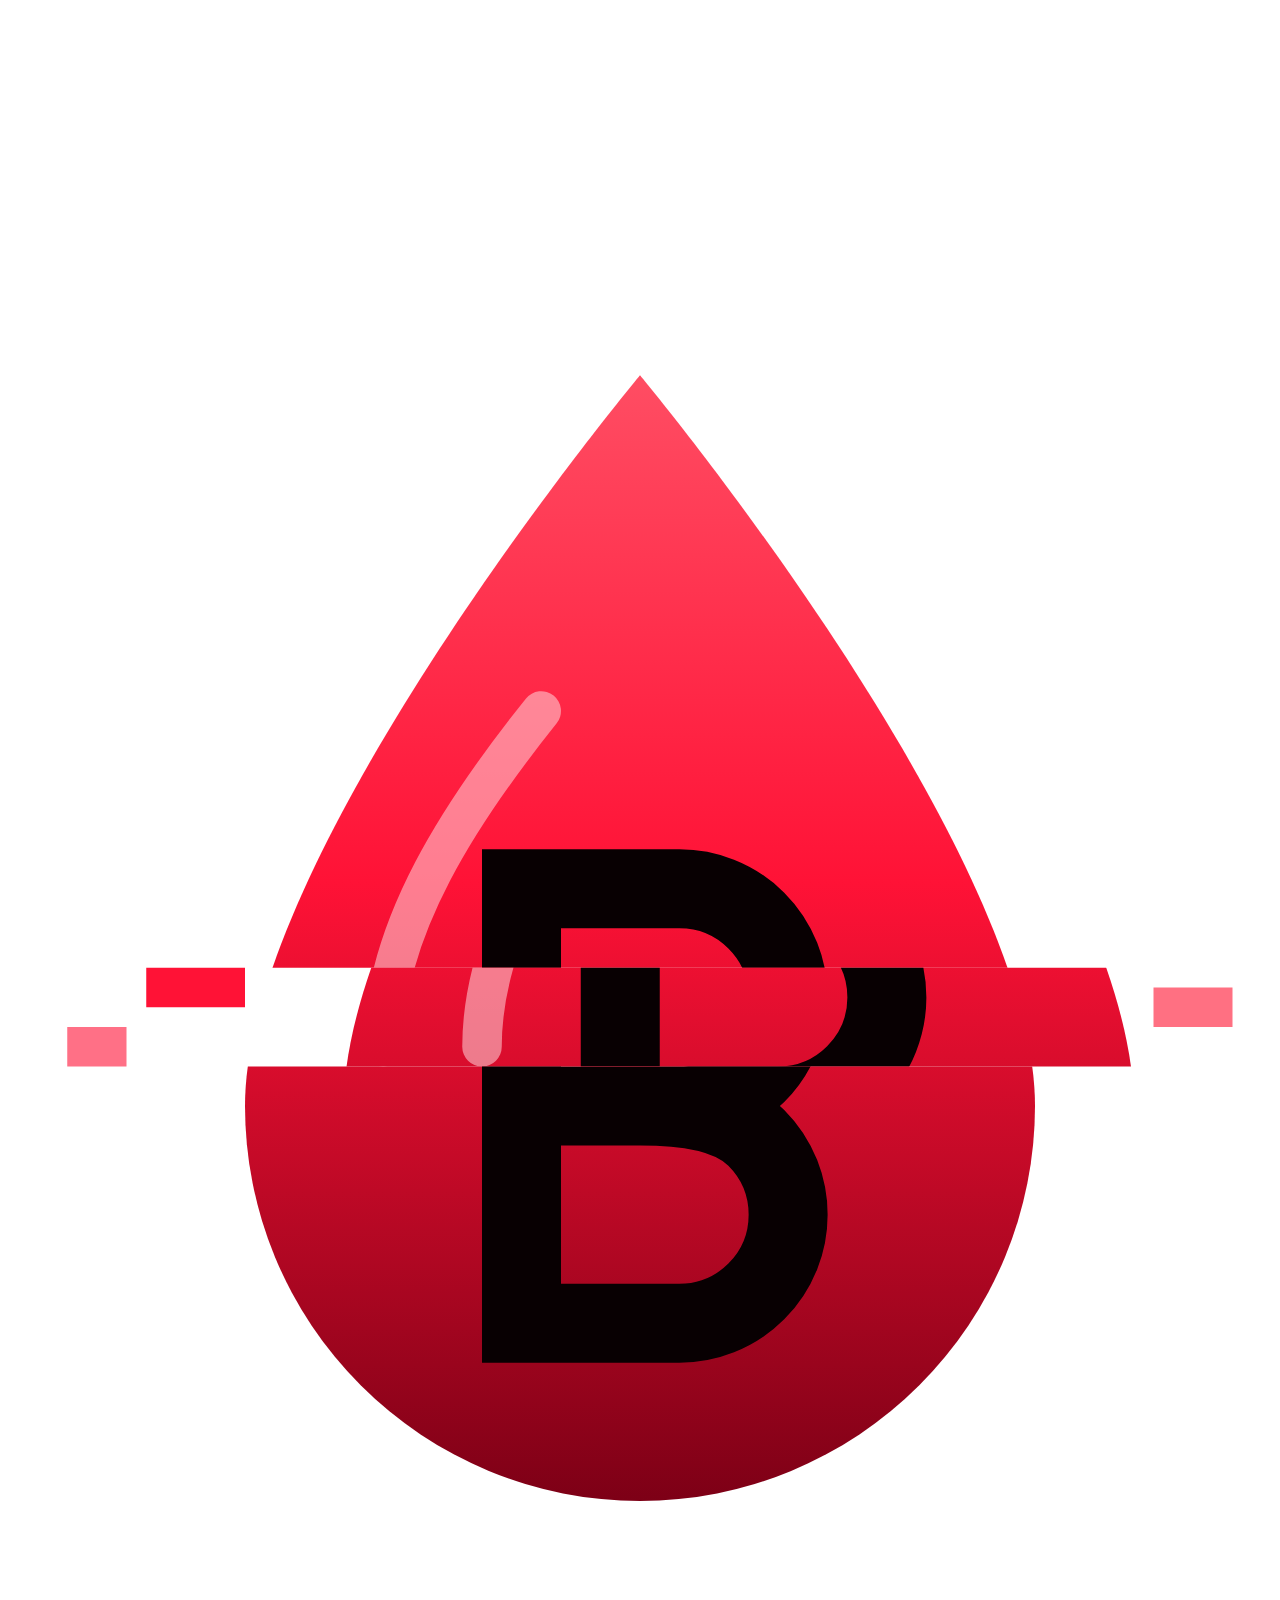
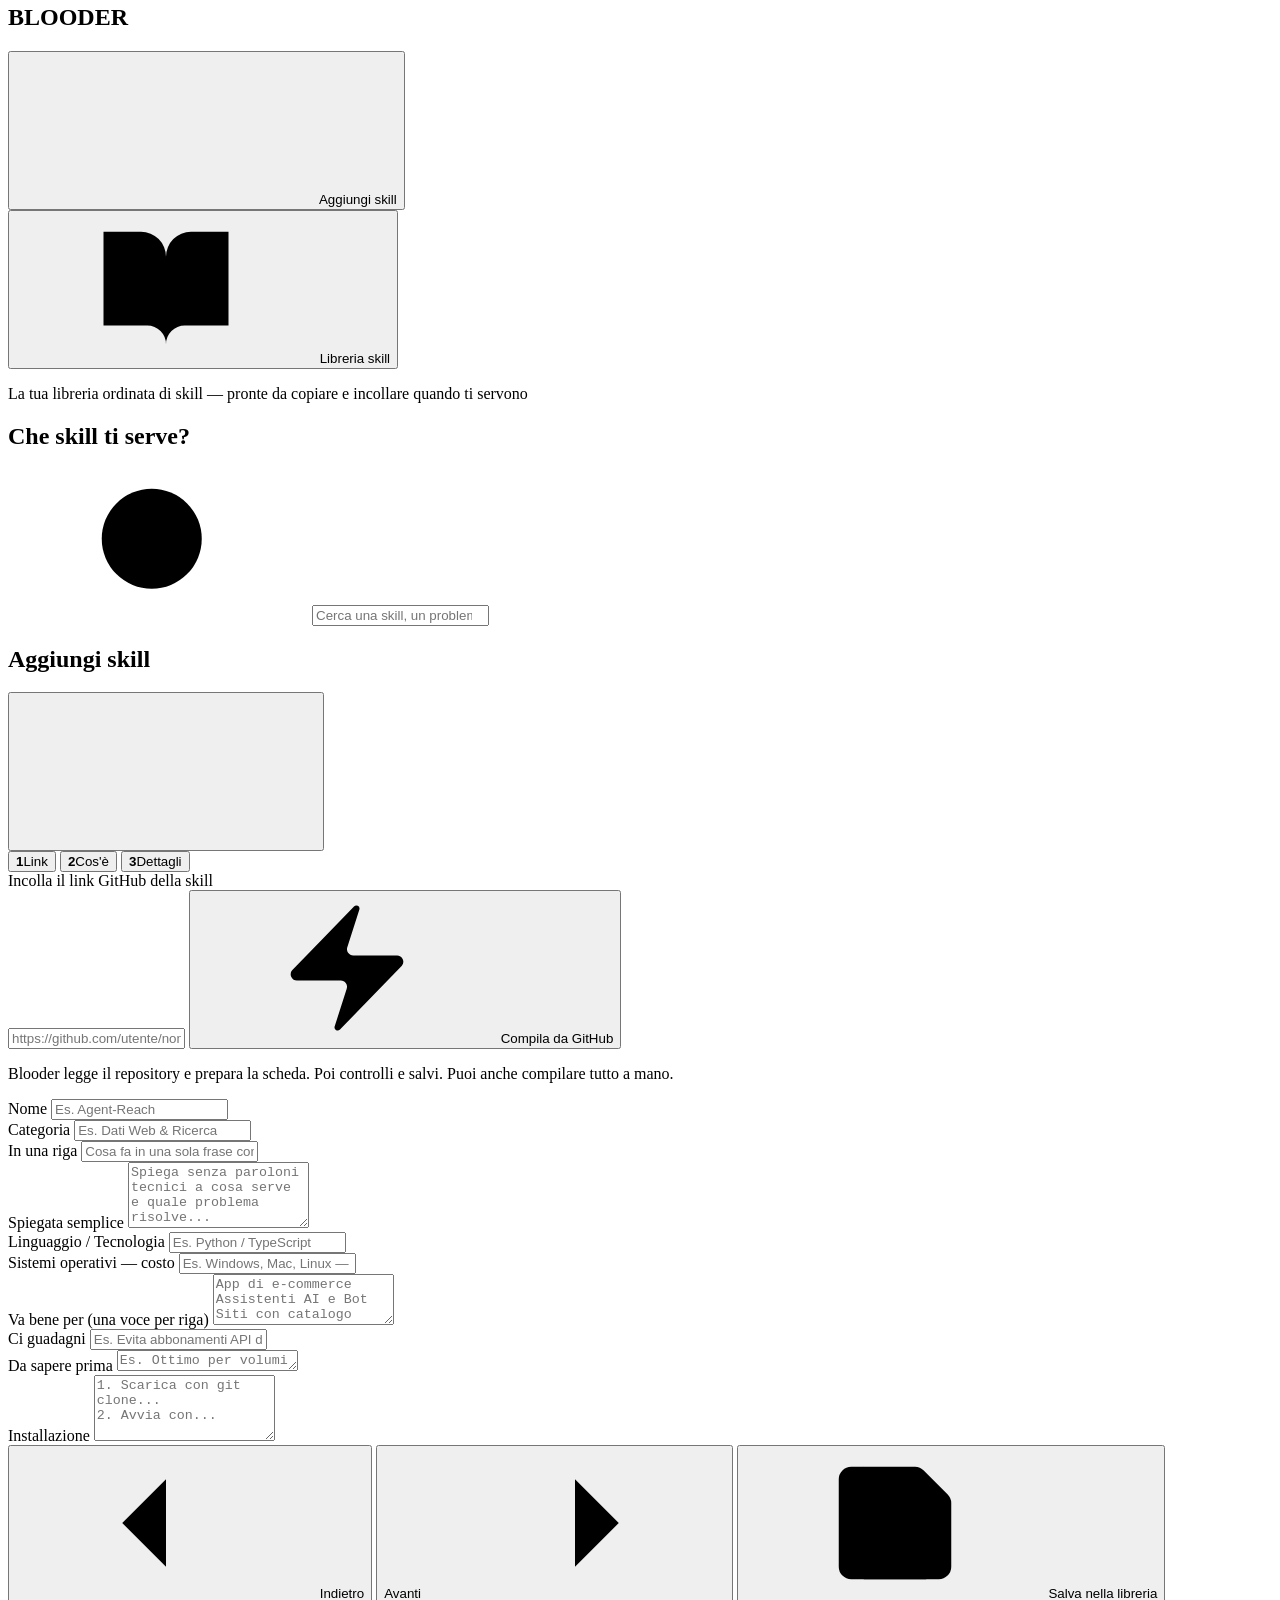
==== static/index.html @ 196a32a5 "Salvataggio Blooder v1 - Libreria Skill Red Matrix" ====
<!DOCTYPE html>
<html lang="it">
<head>
  <meta charset="UTF-8" />
  <meta name="viewport" content="width=device-width, initial-scale=1.0" />
  <title>Blooder — Libreria Aperta Skill</title>
  <link rel="icon" type="image/svg+xml" href="/logo.svg" />
  <link rel="stylesheet" href="/styles.css" />
</head>
<body>
  <canvas id="bg-rain" aria-hidden="true"></canvas>
  <div class="bg-veil" aria-hidden="true"></div>

  <!-- Icone (un solo set, a linea) -->
  <svg class="svg-defs" xmlns="http://www.w3.org/2000/svg" aria-hidden="true">
    <symbol id="i-library" viewBox="0 0 24 24"><path d="M2 3h6a4 4 0 0 1 4 4v14a3 3 0 0 0-3-3H2z"/><path d="M22 3h-6a4 4 0 0 0-4 4v14a3 3 0 0 1 3-3h7z"/></symbol>
    <symbol id="i-folder" viewBox="0 0 24 24"><path d="M20 20a2 2 0 0 0 2-2V8a2 2 0 0 0-2-2h-7.9a2 2 0 0 1-1.69-.9L9.6 3.9A2 2 0 0 0 7.93 3H4a2 2 0 0 0-2 2v13a2 2 0 0 0 2 2Z"/><path d="m9 13 2 2 4-4"/></symbol>
    <symbol id="i-plug" viewBox="0 0 24 24"><path d="M12 22v-5"/><path d="M9 8V2"/><path d="M15 8V2"/><path d="M18 8v5a4 4 0 0 1-4 4h-4a4 4 0 0 1-4-4V8Z"/></symbol>
    <symbol id="i-plus" viewBox="0 0 24 24"><path d="M5 12h14"/><path d="M12 5v14"/></symbol>
    <symbol id="i-search" viewBox="0 0 24 24"><circle cx="11" cy="11" r="8"/><path d="m21 21-4.3-4.3"/></symbol>
    <symbol id="i-copy" viewBox="0 0 24 24"><rect x="8" y="8" width="14" height="14" rx="2"/><path d="M4 16c-1.1 0-2-.9-2-2V4c0-1.1.9-2 2-2h10c1.1 0 2 .9 2 2"/></symbol>
    <symbol id="i-pencil" viewBox="0 0 24 24"><path d="M21.174 6.812a1 1 0 0 0-3.986-3.987L3.842 16.174a2 2 0 0 0-.5.83l-1.321 4.352a.5.5 0 0 0 .623.622l4.353-1.32a2 2 0 0 0 .83-.497z"/><path d="m15 5 4 4"/></symbol>
    <symbol id="i-x" viewBox="0 0 24 24"><path d="M18 6 6 18"/><path d="m6 6 12 12"/></symbol>
    <symbol id="i-external" viewBox="0 0 24 24"><path d="M7 7h10v10"/><path d="M7 17 17 7"/></symbol>
    <symbol id="i-trash" viewBox="0 0 24 24"><path d="M3 6h18"/><path d="M19 6v14a2 2 0 0 1-2 2H7a2 2 0 0 1-2-2V6"/><path d="M8 6V4a2 2 0 0 1 2-2h4a2 2 0 0 1 2 2v2"/></symbol>
    <symbol id="i-zap" viewBox="0 0 24 24"><path d="M4 14a1 1 0 0 1-.78-1.63l9.9-10.2a.5.5 0 0 1 .86.46l-1.92 6.02A1 1 0 0 0 13 10h7a1 1 0 0 1 .78 1.63l-9.9 10.2a.5.5 0 0 1-.86-.46l1.92-6.02A1 1 0 0 0 11 14z"/></symbol>
    <symbol id="i-save" viewBox="0 0 24 24"><path d="M15.2 3a2 2 0 0 1 1.4.6l3.8 3.8a2 2 0 0 1 .6 1.4V19a2 2 0 0 1-2 2H5a2 2 0 0 1-2-2V5a2 2 0 0 1 2-2z"/><path d="M17 21v-7a1 1 0 0 0-1-1H8a1 1 0 0 0-1 1v7"/><path d="M7 3v4a1 1 0 0 0 1 1h7"/></symbol>
    <symbol id="i-code" viewBox="0 0 24 24"><path d="m16 18 6-6-6-6"/><path d="m8 6-6 6 6 6"/></symbol>
    <symbol id="i-tag" viewBox="0 0 24 24"><path d="M12.586 2.586A2 2 0 0 0 11.172 2H4a2 2 0 0 0-2 2v7.172a2 2 0 0 0 .586 1.414l8.704 8.704a2.426 2.426 0 0 0 3.42 0l6.58-6.58a2.426 2.426 0 0 0 0-3.42z"/><circle cx="7.5" cy="7.5" r=".5"/></symbol>
    <symbol id="i-coin" viewBox="0 0 24 24"><circle cx="12" cy="12" r="10"/><path d="M16 8h-6a2 2 0 1 0 0 4h4a2 2 0 1 1 0 4H8"/><path d="M12 18V6"/></symbol>
    <symbol id="i-scale" viewBox="0 0 24 24"><path d="m16 16 3-8 3 8c-.87.65-1.92 1-3 1s-2.13-.35-3-1Z"/><path d="m2 16 3-8 3 8c-.87.65-1.92 1-3 1s-2.13-.35-3-1Z"/><path d="M7 21h10"/><path d="M12 3v18"/><path d="M3 7h2c2 0 5-1 7-2 2 1 5 2 7 2h2"/></symbol>
    <symbol id="i-wrench" viewBox="0 0 24 24"><path d="M14.7 6.3a1 1 0 0 0 0 1.4l1.6 1.6a1 1 0 0 0 1.4 0l3.77-3.77a6 6 0 0 1-7.94 7.94l-6.91 6.91a2.12 2.12 0 0 1-3-3l6.91-6.91a6 6 0 0 1 7.94-7.94l-3.76 3.76z"/></symbol>
    <symbol id="i-message" viewBox="0 0 24 24"><path d="M21 15a2 2 0 0 1-2 2H7l-4 4V5a2 2 0 0 1 2-2h14a2 2 0 0 1 2 2z"/></symbol>
    <symbol id="i-check" viewBox="0 0 24 24"><path d="M20 6 9 17l-5-5"/></symbol>
    <symbol id="i-skip" viewBox="0 0 24 24"><path d="m5 4 10 8-10 8z"/><path d="M19 5v14"/></symbol>
    <symbol id="i-chevron" viewBox="0 0 24 24"><path d="m6 9 6 6 6-6"/></symbol>
    <symbol id="i-arrow-right" viewBox="0 0 24 24"><path d="M5 12h14"/><path d="m12 5 7 7-7 7"/></symbol>
    <symbol id="i-arrow-left" viewBox="0 0 24 24"><path d="M19 12H5"/><path d="m12 19-7-7 7-7"/></symbol>
    <symbol id="i-undo" viewBox="0 0 24 24"><path d="M3 7v6h6"/><path d="M21 17a9 9 0 0 0-9-9 9 9 0 0 0-6 2.3L3 13"/></symbol>
  </svg>

  <div class="app">
    <!-- Barra laterale -->
    <aside class="sidebar">
      <div class="brand">
        <div class="brand-mark"><svg xmlns="http://www.w3.org/2000/svg" viewBox="0 0 64 64" aria-hidden="true">
  <defs>
    <linearGradient id="blood" x1="0" y1="0" x2="0" y2="1">
      <stop offset="0" stop-color="#ff4d63"/>
      <stop offset="0.45" stop-color="#ff1236"/>
      <stop offset="1" stop-color="#7d0016"/>
    </linearGradient>
    <g id="drop">
      <path d="M32 3 C32 3 12 27 12 40 A20 20 0 0 0 52 40 C52 27 32 3 32 3 Z" fill="url(#blood)"/>
      <path d="M26 29 V51 M26 29 H34 a5.5 5.5 0 0 1 0 11 H26 M34 40 a5.5 5.5 0 0 1 0 11 H26"
            fill="none" stroke="#080002" stroke-width="4" stroke-linejoin="miter" stroke-linecap="square"/>
      <path d="M19 37 C19 31 23 25 27 20" fill="none" stroke="#ffd5da" stroke-opacity="0.55" stroke-width="2" stroke-linecap="round"/>
    </g>
    <clipPath id="cTop"><rect x="0" y="0" width="64" height="33"/></clipPath>
    <clipPath id="cMid"><rect x="0" y="33" width="64" height="5"/></clipPath>
    <clipPath id="cBot"><rect x="0" y="38" width="64" height="26"/></clipPath>
  </defs>
  <g clip-path="url(#cTop)"><use href="#drop"/></g>
  <g clip-path="url(#cMid)"><g class="slice"><use href="#drop" x="5"/></g></g>
  <g clip-path="url(#cBot)"><use href="#drop"/></g>
  <rect x="7" y="33" width="5" height="2" fill="#ff1236"/>
  <rect x="3" y="36" width="3" height="2" fill="#ff1236" opacity="0.6"/>
  <rect x="58" y="34" width="4" height="2" fill="#ff4d63" opacity="0.8"/>
</svg></div>
        <h1 class="glitch" data-text="BLOODER" aria-label="Blooder">BLOODER</h1>
      </div>
      <div class="brand-line" aria-hidden="true"><div class="drips"><i></i><i></i></div></div>

      <button class="btn btn-primary btn-new" onclick="openAddModal()">
        <svg class="ico"><use href="#i-plus"/></svg> Aggiungi skill
      </button>

      <nav class="tabs" aria-label="Sezioni">
        <button class="tab-btn active" id="tab-library" type="button">
          <svg class="ico"><use href="#i-library"/></svg> Libreria skill
        </button>
      </nav>

      <p class="sidebar-foot">La tua libreria ordinata di skill — pronte da copiare e incollare quando ti servono</p>
    </aside>

    <main class="container">
      <!-- LIBRARY -->
      <section id="view-library">
        <div class="hero">
          <h2>Che skill ti serve?</h2>
          <div class="toolbar">
            <label class="search-wrap">
              <svg class="ico"><use href="#i-search"/></svg>
              <input
                type="search"
                id="search-input"
                class="search-input"
                placeholder="Cerca una skill, un problema o un tipo di app (es. iPhone, scraping, sicurezza, API...)"
                aria-label="Cerca nella libreria"
                oninput="renderLibrary()"
              />
            </label>
            <div class="pills" id="category-pills"></div>
          </div>
        </div>

        <div id="skills-grid" class="skills-grid"></div>
      </section>
    </main>
  </div>

  <!-- MODAL DETTAGLIO SKILL -->
  <div class="modal-backdrop" id="detail-modal" onclick="closeOnBackdrop(event, 'detail-modal')">
    <div class="modal" id="detail-content"></div>
  </div>

  <!-- MODAL AGGIUNGI / MODIFICA SKILL -->
  <div class="modal-backdrop" id="add-modal" onclick="closeOnBackdrop(event, 'add-modal')">
    <div class="modal">
      <div class="modal-header">
        <h2 id="form-modal-title">Aggiungi skill</h2>
        <button class="btn btn-icon" onclick="closeModal('add-modal')" aria-label="Chiudi" title="Chiudi">
          <svg class="ico"><use href="#i-x"/></svg>
        </button>
      </div>

      <div class="steps" data-steps id="add-steps">
        <div class="steps-nav">
          <button class="step-tab" type="button" data-go="0"><b>1</b><span>Link</span></button>
          <button class="step-tab" type="button" data-go="1"><b>2</b><span>Cos'è</span></button>
          <button class="step-tab" type="button" data-go="2"><b>3</b><span>Dettagli</span></button>
        </div>

        <!-- Passo 1 -->
        <div class="step-panel">
          <div class="panel">
            <div class="field field-flush">
              <label for="f-repo">Incolla il link GitHub della skill</label>
              <div class="github-row">
                <input type="url" id="f-repo" placeholder="https://github.com/utente/nome-skill" />
                <button class="btn btn-primary" type="button" id="btn-fetch-gh" onclick="autoFillFromGitHub()">
                  <svg class="ico"><use href="#i-zap"/></svg> Compila da GitHub
                </button>
              </div>
            </div>
            <p class="hint">Blooder legge il repository e prepara la scheda. Poi controlli e salvi. Puoi anche compilare tutto a mano.</p>
          </div>
        </div>

        <!-- Passo 2 -->
        <div class="step-panel">
          <div class="grid-2">
            <div class="field">
              <label for="f-name">Nome</label>
              <input type="text" id="f-name" placeholder="Es. Agent-Reach" />
            </div>
            <div class="field">
              <label for="f-category">Categoria</label>
              <input type="text" id="f-category" placeholder="Es. Dati Web & Ricerca" />
            </div>
          </div>
          <div class="field">
            <label for="f-tagline">In una riga</label>
            <input type="text" id="f-tagline" placeholder="Cosa fa in una sola frase comprensibile a tutti" />
          </div>
          <div class="field">
            <label for="f-explanation">Spiegata semplice</label>
            <textarea id="f-explanation" rows="4" placeholder="Spiega senza paroloni tecnici a cosa serve e quale problema risolve..."></textarea>
          </div>
        </div>

        <!-- Passo 3 -->
        <div class="step-panel">
          <div class="grid-2">
            <div class="field">
              <label for="f-lang">Linguaggio / Tecnologia</label>
              <input type="text" id="f-lang" placeholder="Es. Python / TypeScript" />
            </div>
            <div class="field">
              <label for="f-os">Sistemi operativi — costo</label>
              <input type="text" id="f-os" placeholder="Es. Windows, Mac, Linux — 100% Gratis" />
            </div>
          </div>
          <div class="field">
            <label for="f-compat">Va bene per (una voce per riga)</label>
            <textarea id="f-compat" rows="3" placeholder="App di e-commerce&#10;Assistenti AI e Bot&#10;Siti con catalogo prodotti"></textarea>
          </div>
          <div class="grid-2">
            <div class="field">
              <label for="f-saving">Ci guadagni</label>
              <input type="text" id="f-saving" placeholder="Es. Evita abbonamenti API da 50€/mese..." />
            </div>
            <div class="field">
              <label for="f-tradeoffs">Da sapere prima</label>
              <textarea id="f-tradeoffs" rows="1" placeholder="Es. Ottimo per volumi medi, meno veloce di un'API pagata..."></textarea>
            </div>
          </div>
          <div class="field">
            <label for="f-guide">Installazione</label>
            <textarea id="f-guide" rows="4" placeholder="1. Scarica con git clone...&#10;2. Avvia con..."></textarea>
          </div>
        </div>

        <div class="steps-foot">
          <button class="btn" type="button" data-prev><svg class="ico"><use href="#i-arrow-left"/></svg> Indietro</button>
          <span class="spacer"></span>
          <button class="btn btn-primary" type="button" data-next>Avanti <svg class="ico"><use href="#i-arrow-right"/></svg></button>
          <button class="btn btn-primary" type="button" data-last onclick="saveSkillForm()">
            <svg class="ico"><use href="#i-save"/></svg> Salva nella libreria
          </button>
        </div>
      </div>
    </div>
  </div>

  <div id="toast" class="toast" role="status"></div>
  <script src="/app.js"></script>
  <script src="/fx.js"></script>
</body>
</html>
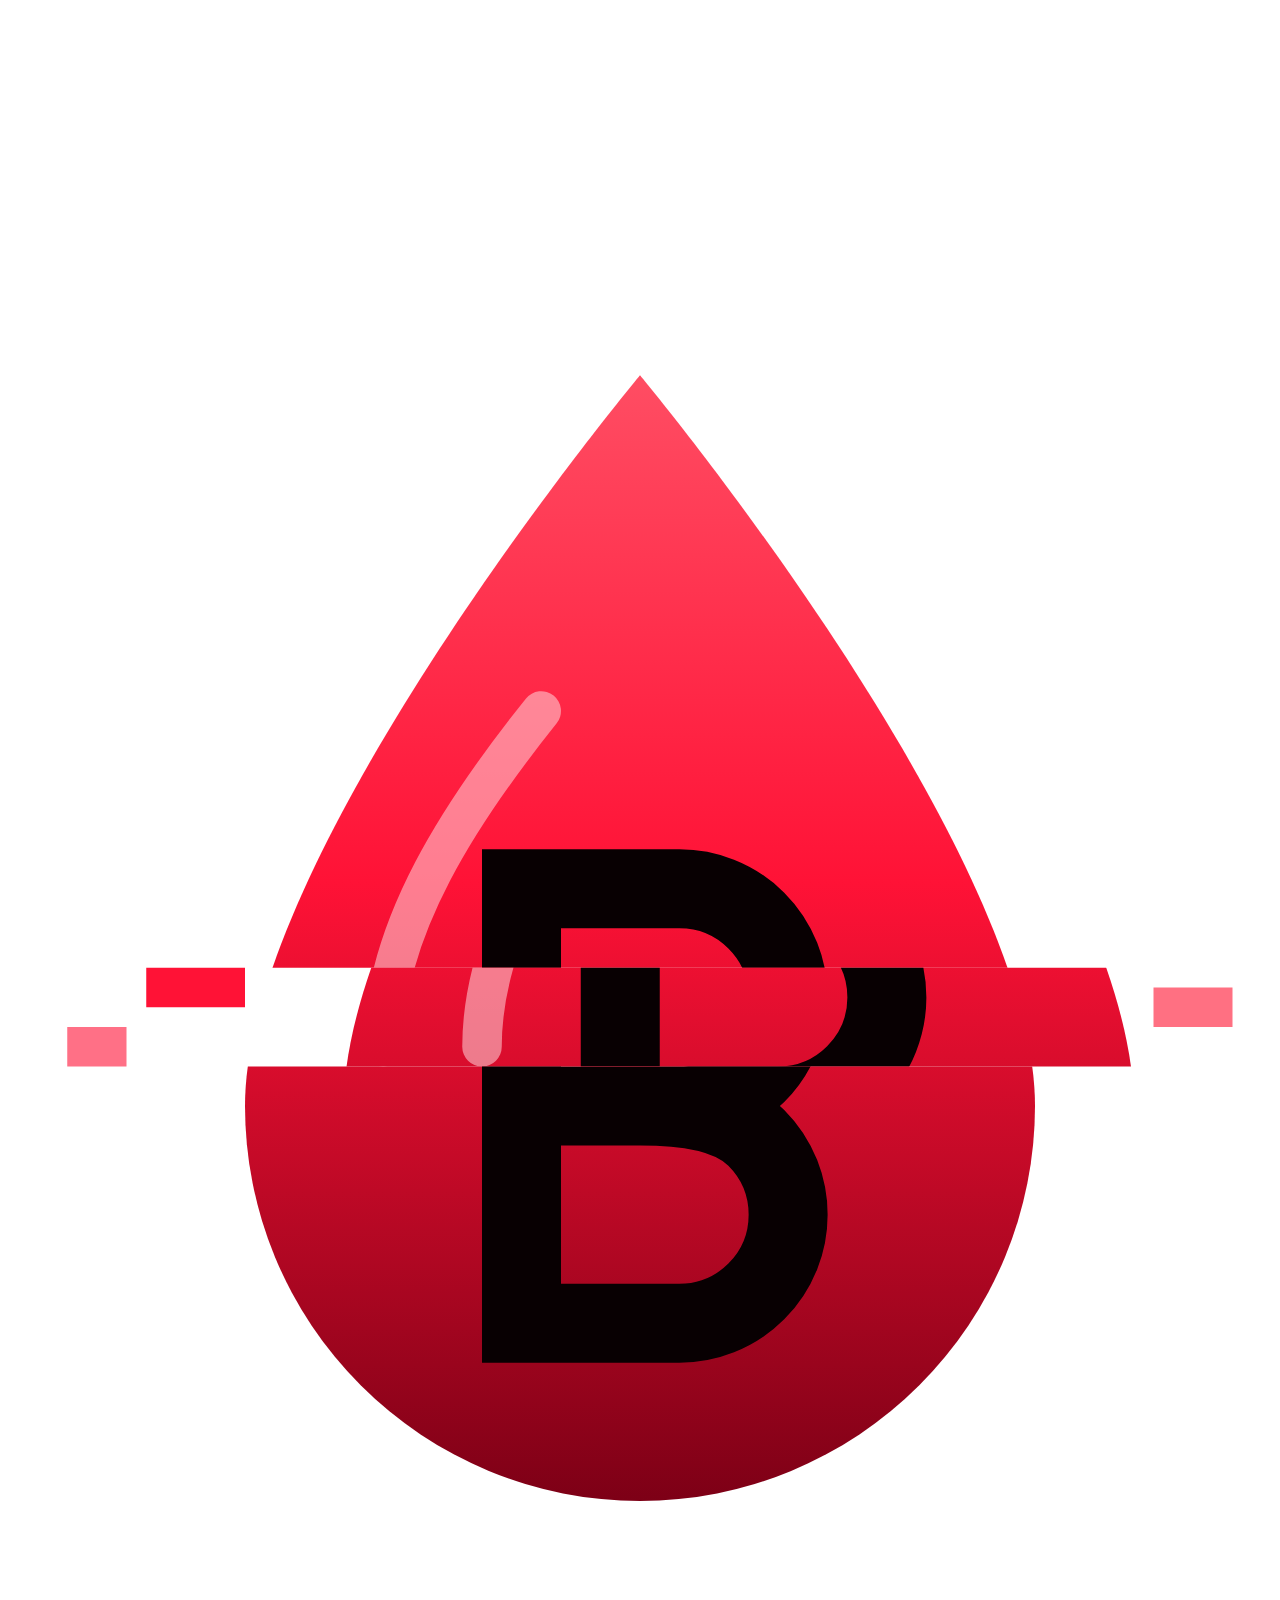
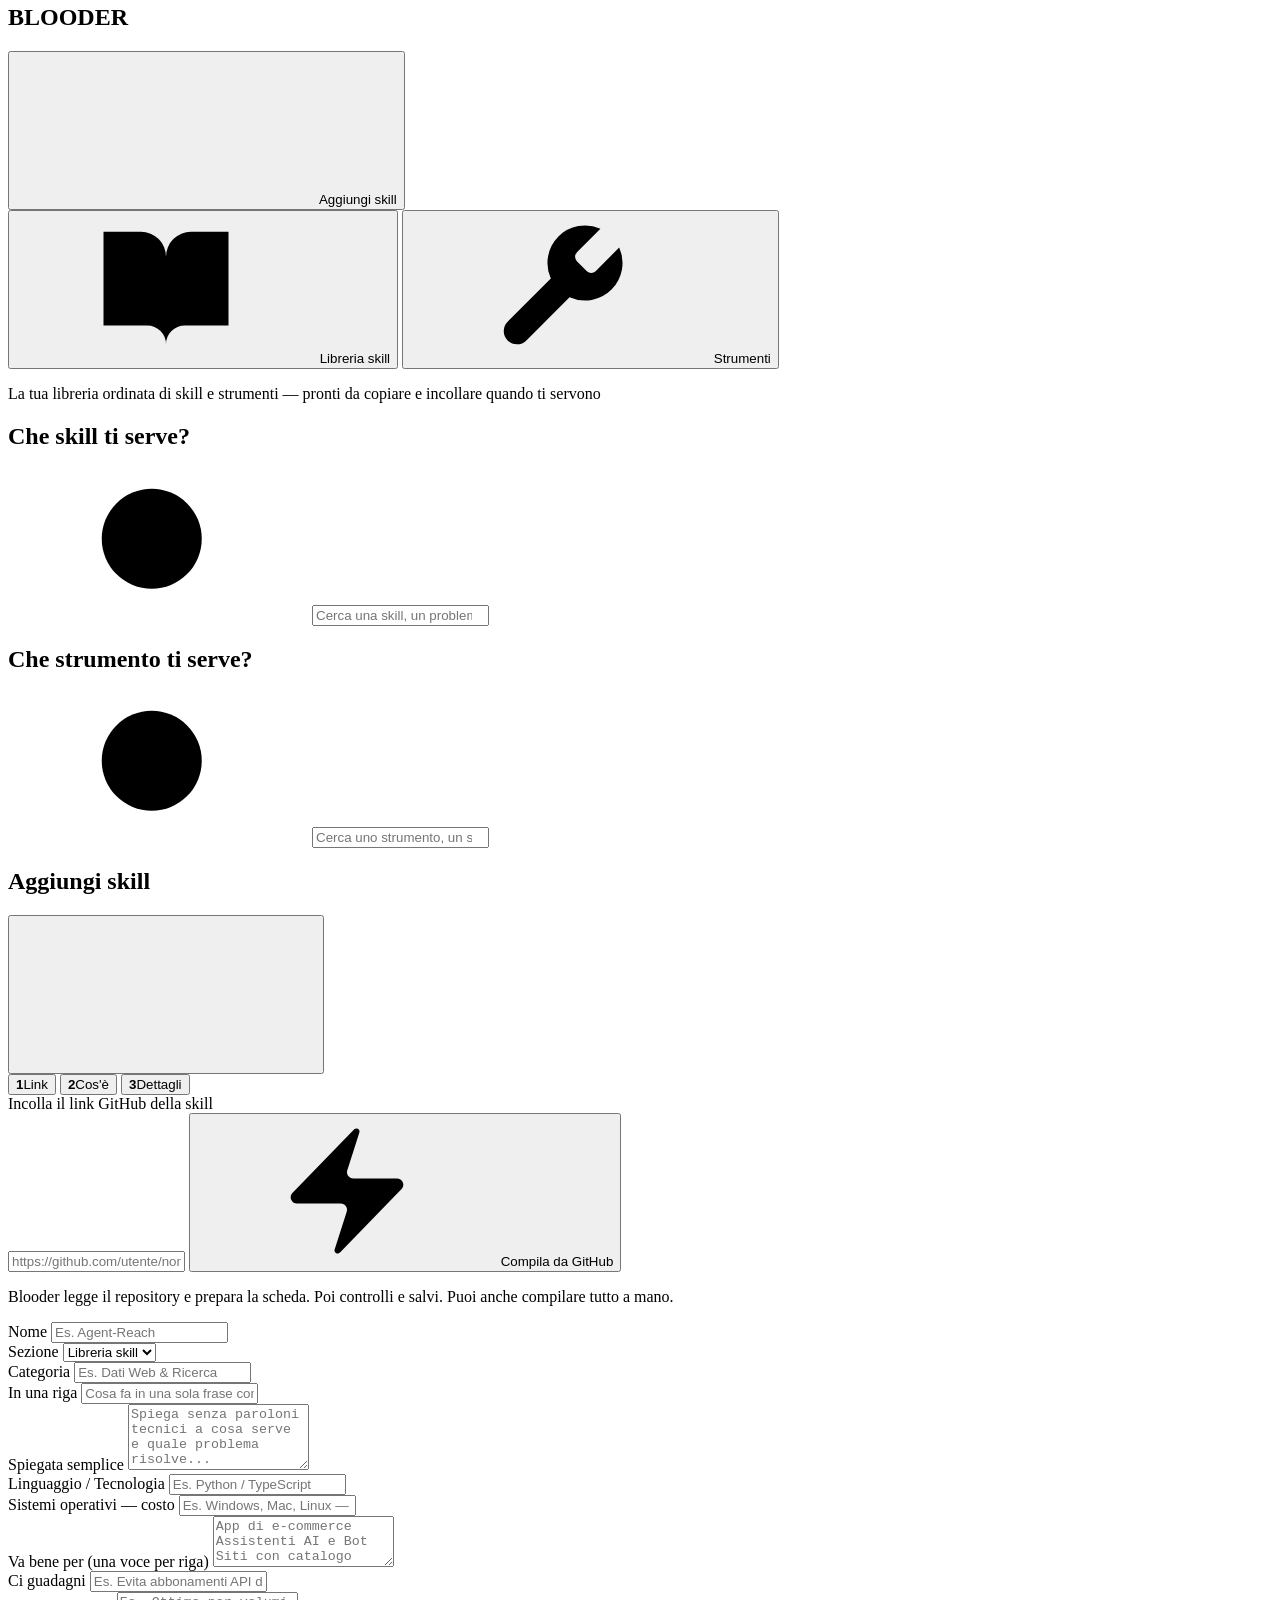
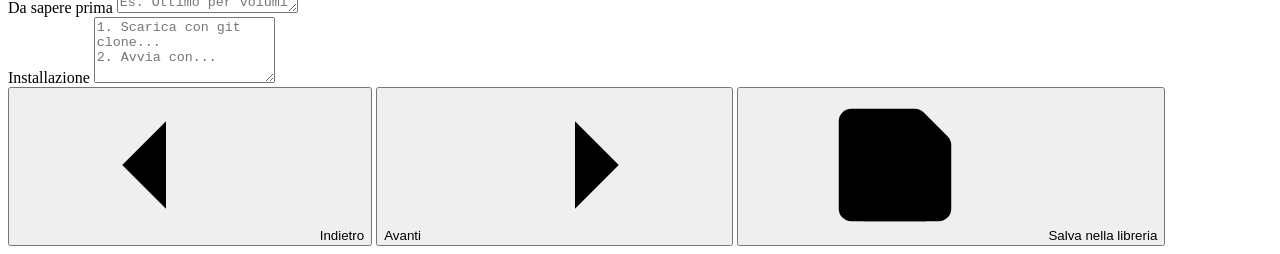
==== commit 735818bd: "Aggiunta pagina Strumenti e salvato Agent Desktop" ====
--- a/static/index.html
+++ b/static/index.html
@@ -71,22 +71,25 @@
       </div>
       <div class="brand-line" aria-hidden="true"><div class="drips"><i></i><i></i></div></div>
 
-      <button class="btn btn-primary btn-new" onclick="openAddModal()">
-        <svg class="ico"><use href="#i-plus"/></svg> Aggiungi skill
+      <button class="btn btn-primary btn-new" id="btn-add-main" type="button" onclick="openAddModal()">
+        <svg class="ico"><use href="#i-plus"/></svg> <span id="btn-add-label">Aggiungi skill</span>
       </button>
 
       <nav class="tabs" aria-label="Sezioni">
-        <button class="tab-btn active" id="tab-library" type="button">
+        <button class="tab-btn active" id="tab-skill" type="button" onclick="switchSection('skill')">
           <svg class="ico"><use href="#i-library"/></svg> Libreria skill
         </button>
+        <button class="tab-btn" id="tab-tool" type="button" onclick="switchSection('tool')">
+          <svg class="ico"><use href="#i-wrench"/></svg> Strumenti
+        </button>
       </nav>
 
-      <p class="sidebar-foot">La tua libreria ordinata di skill — pronte da copiare e incollare quando ti servono</p>
+      <p class="sidebar-foot">La tua libreria ordinata di skill e strumenti — pronti da copiare e incollare quando ti servono</p>
     </aside>
 
     <main class="container">
-      <!-- LIBRARY -->
-      <section id="view-library">
+      <!-- SEZIONE 1: LIBRERIA SKILL -->
+      <section id="view-skill">
         <div class="hero">
           <h2>Che skill ti serve?</h2>
           <div class="toolbar">
@@ -97,7 +100,7 @@
                 id="search-input"
                 class="search-input"
                 placeholder="Cerca una skill, un problema o un tipo di app (es. iPhone, scraping, sicurezza, API...)"
-                aria-label="Cerca nella libreria"
+                aria-label="Cerca nella libreria skill"
                 oninput="renderLibrary()"
               />
             </label>
@@ -106,6 +109,29 @@
         </div>
 
         <div id="skills-grid" class="skills-grid"></div>
+      </section>
+
+      <!-- SEZIONE 2: STRUMENTI -->
+      <section id="view-tool" class="hidden">
+        <div class="hero">
+          <h2>Che strumento ti serve?</h2>
+          <div class="toolbar">
+            <label class="search-wrap">
+              <svg class="ico"><use href="#i-search"/></svg>
+              <input
+                type="search"
+                id="tools-search-input"
+                class="search-input"
+                placeholder="Cerca uno strumento, un sistema o un'automazione (es. desktop, terminale, Windows...)"
+                aria-label="Cerca negli strumenti"
+                oninput="renderTools()"
+              />
+            </label>
+            <div class="pills" id="tools-category-pills"></div>
+          </div>
+        </div>
+
+        <div id="tools-grid" class="skills-grid"></div>
       </section>
     </main>
   </div>
@@ -136,7 +162,7 @@
         <div class="step-panel">
           <div class="panel">
             <div class="field field-flush">
-              <label for="f-repo">Incolla il link GitHub della skill</label>
+              <label for="f-repo" id="f-repo-label">Incolla il link GitHub della skill</label>
               <div class="github-row">
                 <input type="url" id="f-repo" placeholder="https://github.com/utente/nome-skill" />
                 <button class="btn btn-primary" type="button" id="btn-fetch-gh" onclick="autoFillFromGitHub()">
@@ -156,9 +182,16 @@
               <input type="text" id="f-name" placeholder="Es. Agent-Reach" />
             </div>
             <div class="field">
-              <label for="f-category">Categoria</label>
-              <input type="text" id="f-category" placeholder="Es. Dati Web & Ricerca" />
-            </div>
+              <label for="f-kind">Sezione</label>
+              <select id="f-kind">
+                <option value="skill">Libreria skill</option>
+                <option value="tool">Strumenti</option>
+              </select>
+            </div>
+          </div>
+          <div class="field">
+            <label for="f-category">Categoria</label>
+            <input type="text" id="f-category" placeholder="Es. Dati Web & Ricerca" />
           </div>
           <div class="field">
             <label for="f-tagline">In una riga</label>
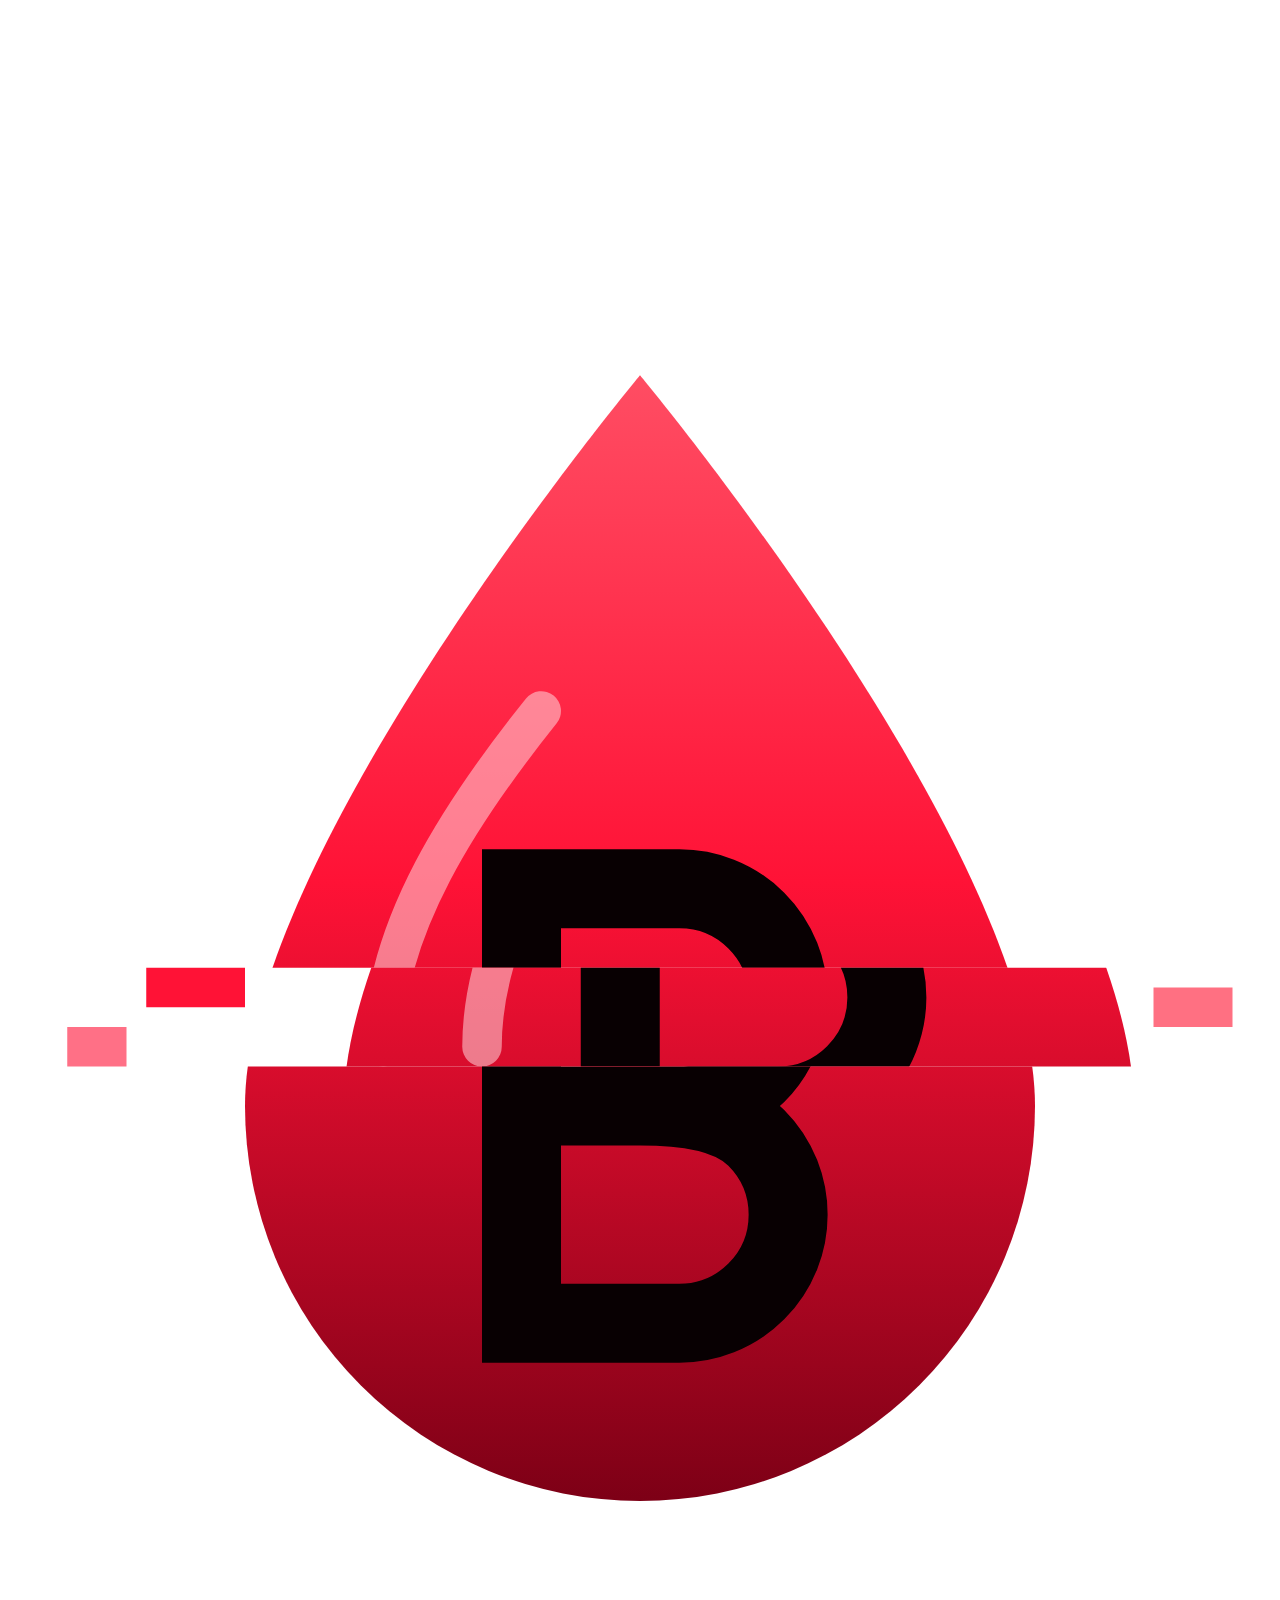
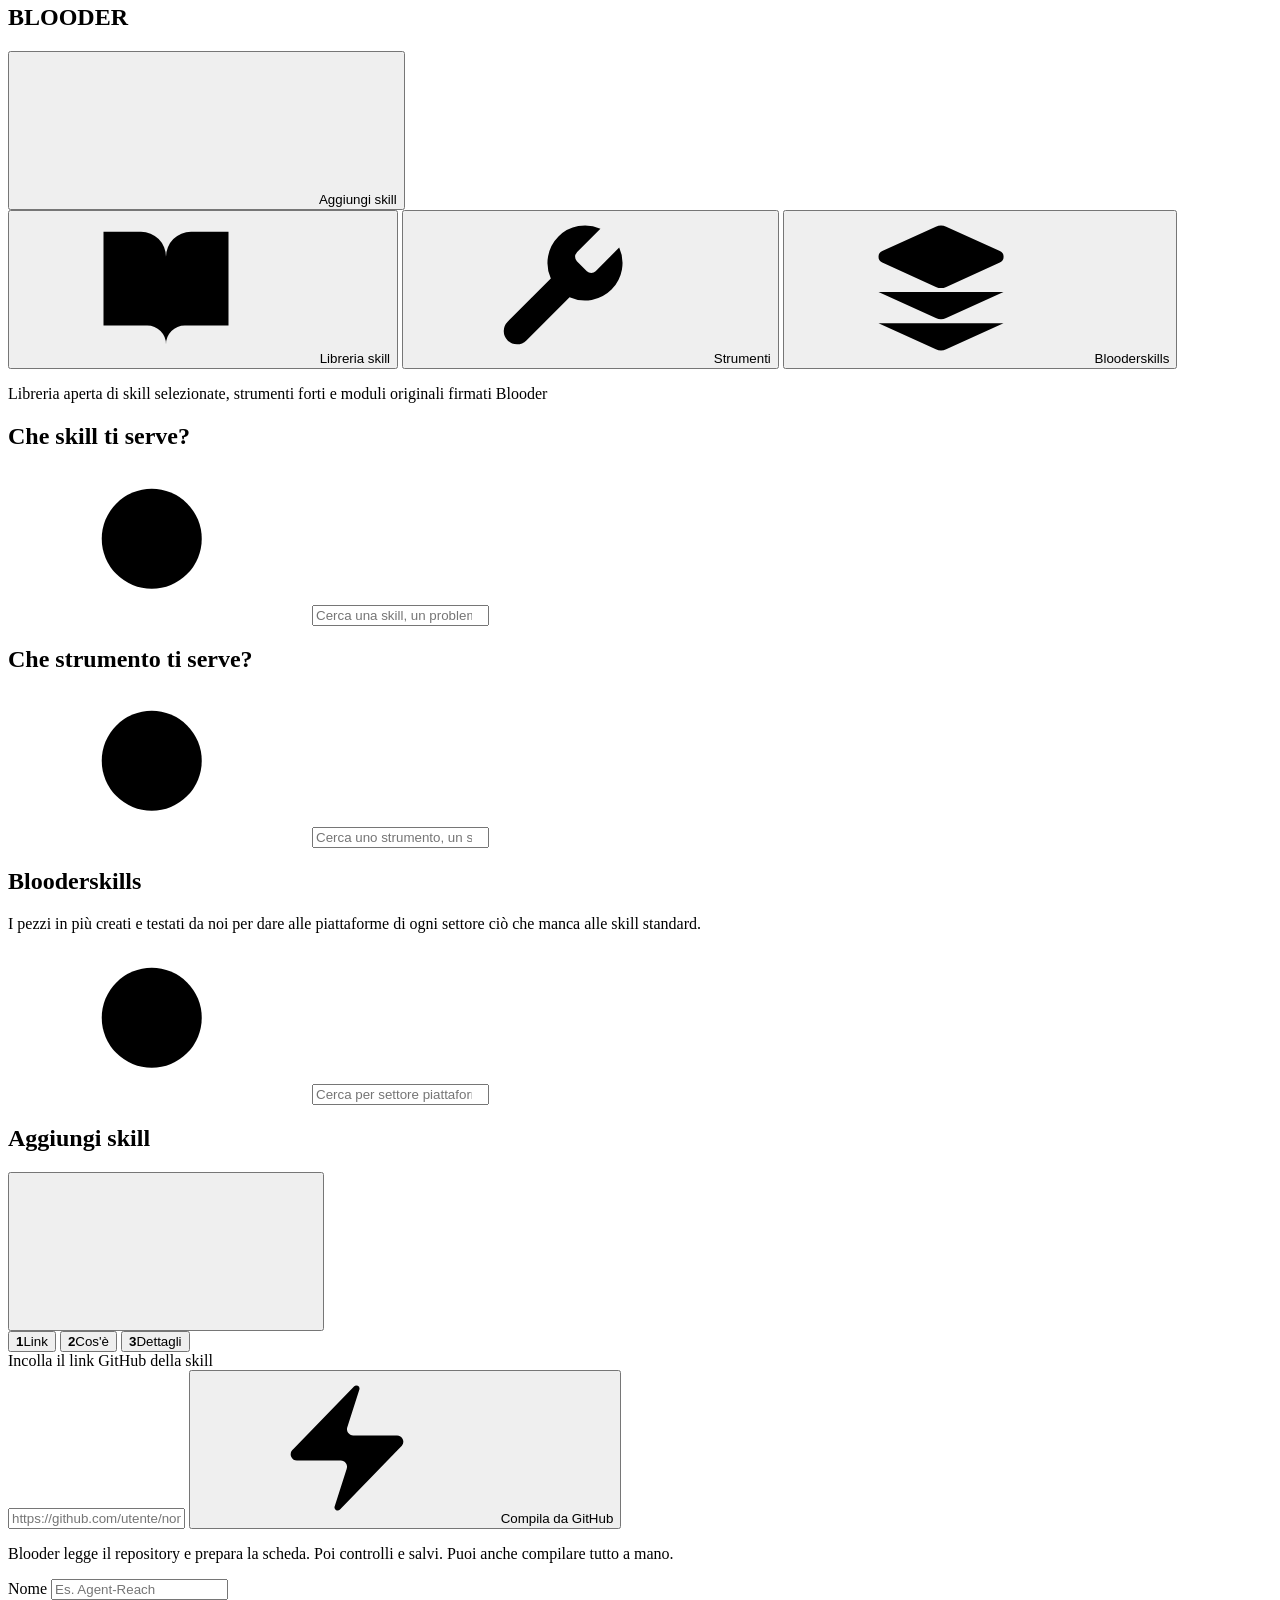
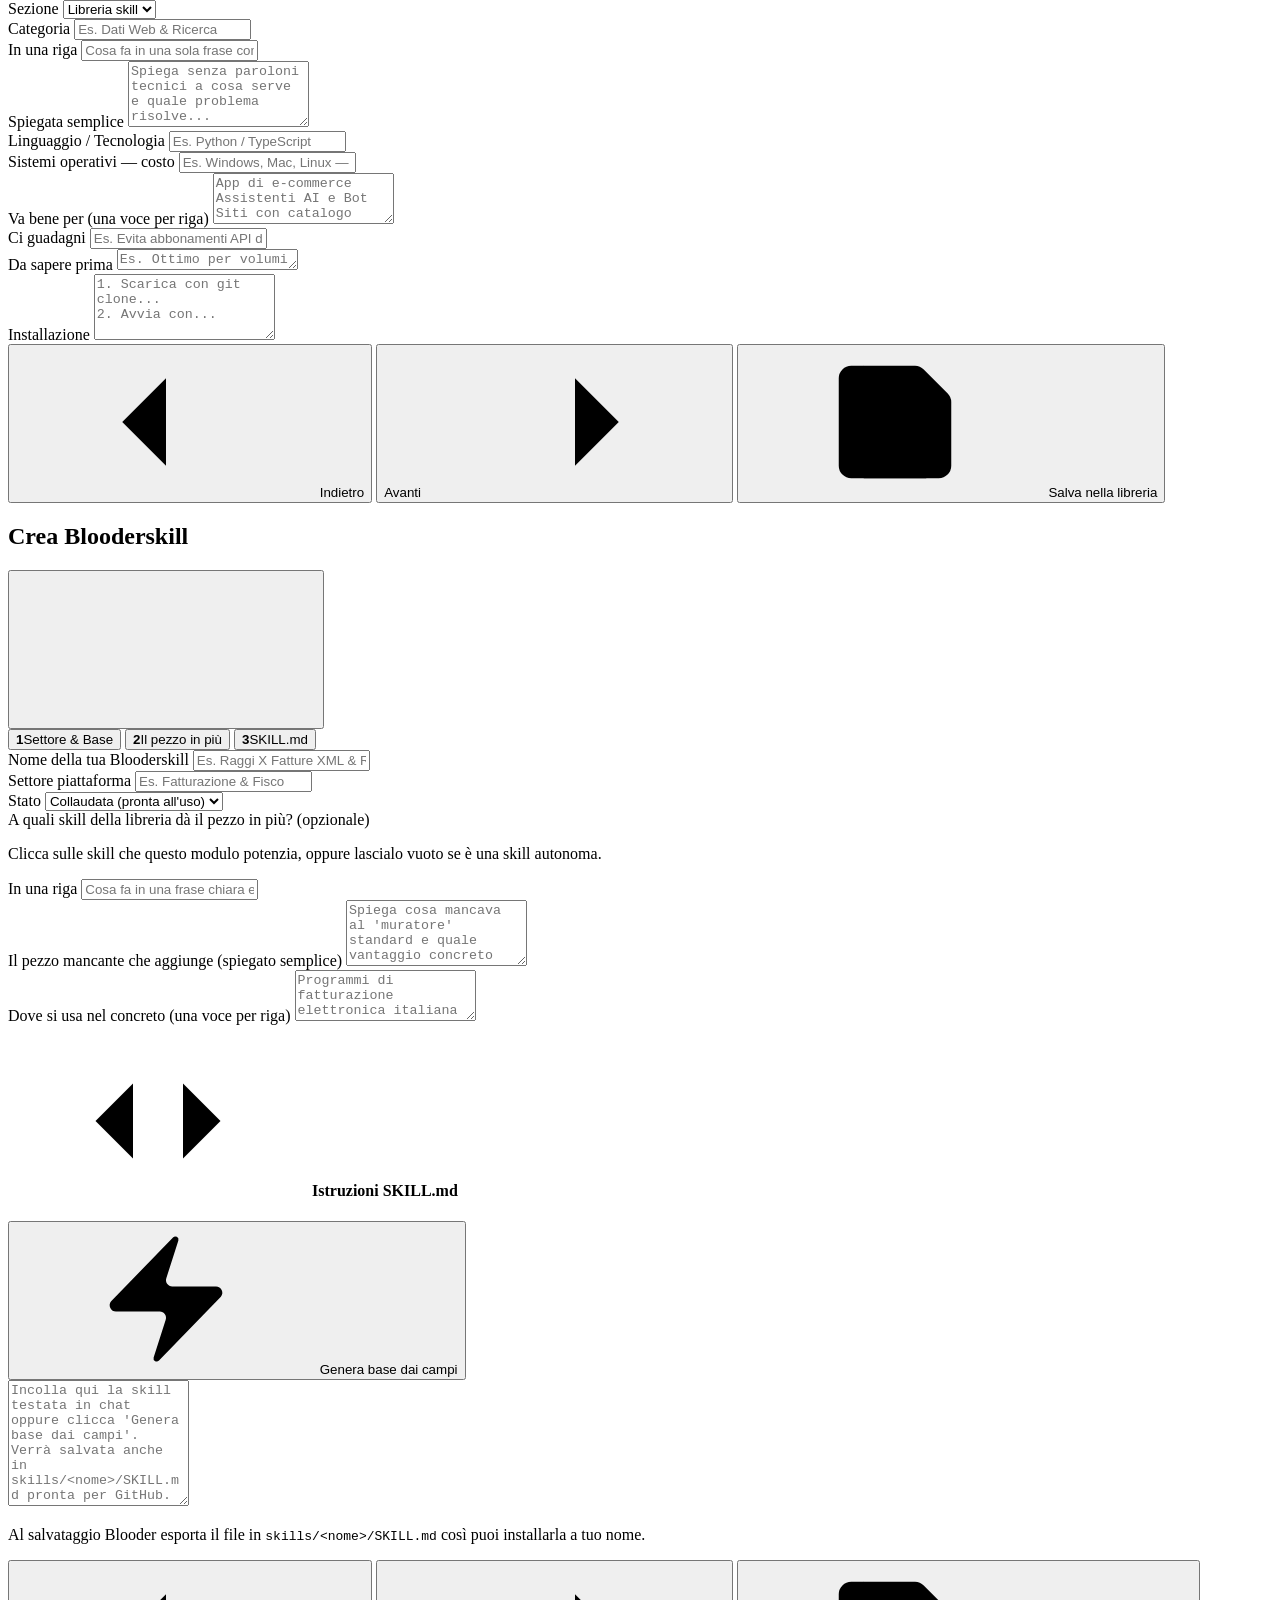
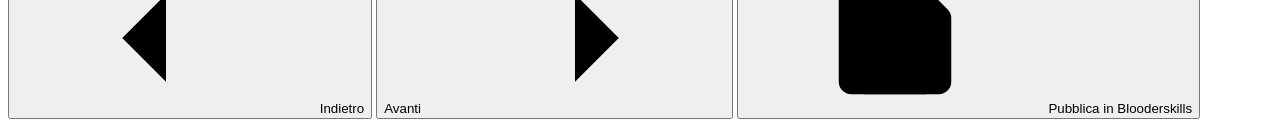
==== commit 896725a1: "Blooder v2: sezione Blooderskills, vetrina README con loghi Red Matrix, licenza MIT e scudo anti-chi" ====
--- a/static/index.html
+++ b/static/index.html
@@ -37,6 +37,7 @@
     <symbol id="i-arrow-right" viewBox="0 0 24 24"><path d="M5 12h14"/><path d="m12 5 7 7-7 7"/></symbol>
     <symbol id="i-arrow-left" viewBox="0 0 24 24"><path d="M19 12H5"/><path d="m12 19-7-7 7-7"/></symbol>
     <symbol id="i-undo" viewBox="0 0 24 24"><path d="M3 7v6h6"/><path d="M21 17a9 9 0 0 0-9-9 9 9 0 0 0-6 2.3L3 13"/></symbol>
+    <symbol id="i-layers" viewBox="0 0 24 24"><path d="m12.83 2.18a2 2 0 0 0-1.66 0L2.6 6.08a1 1 0 0 0 0 1.83l8.58 3.91a2 2 0 0 0 1.66 0l8.58-3.9a1 1 0 0 0 0-1.83Z"/><path d="m22 17.65-9.17 4.16a2 2 0 0 1-1.66 0L2 17.65"/><path d="m22 12.65-9.17 4.16a2 2 0 0 1-1.66 0L2 12.65"/></symbol>
   </svg>
 
   <div class="app">
@@ -71,7 +72,7 @@
       </div>
       <div class="brand-line" aria-hidden="true"><div class="drips"><i></i><i></i></div></div>
 
-      <button class="btn btn-primary btn-new" id="btn-add-main" type="button" onclick="openAddModal()">
+      <button class="btn btn-primary btn-new" id="btn-add-main" type="button" onclick="handleMainAction()">
         <svg class="ico"><use href="#i-plus"/></svg> <span id="btn-add-label">Aggiungi skill</span>
       </button>
 
@@ -82,9 +83,12 @@
         <button class="tab-btn" id="tab-tool" type="button" onclick="switchSection('tool')">
           <svg class="ico"><use href="#i-wrench"/></svg> Strumenti
         </button>
+        <button class="tab-btn" id="tab-blooderskill" type="button" onclick="switchSection('blooderskill')">
+          <svg class="ico"><use href="#i-layers"/></svg> Blooderskills
+        </button>
       </nav>
 
-      <p class="sidebar-foot">La tua libreria ordinata di skill e strumenti — pronti da copiare e incollare quando ti servono</p>
+      <p class="sidebar-foot">Libreria aperta di skill selezionate, strumenti forti e moduli originali firmati Blooder</p>
     </aside>
 
     <main class="container">
@@ -133,6 +137,30 @@
 
         <div id="tools-grid" class="skills-grid"></div>
       </section>
+
+      <!-- SEZIONE 3: BLOODERSKILLS (NOSTRI MODULI ORIGINALI PER SETTORE) -->
+      <section id="view-blooderskill" class="hidden">
+        <div class="hero">
+          <h2>Blooderskills</h2>
+          <p class="hero-sub">I pezzi in più creati e testati da noi per dare alle piattaforme di ogni settore ciò che manca alle skill standard.</p>
+          <div class="toolbar">
+            <label class="search-wrap">
+              <svg class="ico"><use href="#i-search"/></svg>
+              <input
+                type="search"
+                id="bs-search-input"
+                class="search-input"
+                placeholder="Cerca per settore piattaforma, skill potenziata o problema (es. Fatturazione, XML, Vendita...)"
+                aria-label="Cerca nelle Blooderskills"
+                oninput="renderBlooderskills()"
+              />
+            </label>
+            <div class="pills" id="bs-sector-pills"></div>
+          </div>
+        </div>
+
+        <div id="bs-grid" class="skills-grid"></div>
+      </section>
     </main>
   </div>
 
@@ -247,6 +275,101 @@
     </div>
   </div>
 
+  <!-- MODAL CREA / MODIFICA BLOODERSKILL -->
+  <div class="modal-backdrop" id="bs-modal" onclick="closeOnBackdrop(event, 'bs-modal')">
+    <div class="modal">
+      <div class="modal-header">
+        <h2 id="bs-modal-title">Crea Blooderskill</h2>
+        <button class="btn btn-icon" onclick="closeModal('bs-modal')" aria-label="Chiudi" title="Chiudi">
+          <svg class="ico"><use href="#i-x"/></svg>
+        </button>
+      </div>
+
+      <div class="steps" data-steps id="bs-steps">
+        <div class="steps-nav">
+          <button class="step-tab" type="button" data-go="0"><b>1</b><span>Settore &amp; Base</span></button>
+          <button class="step-tab" type="button" data-go="1"><b>2</b><span>Il pezzo in più</span></button>
+          <button class="step-tab" type="button" data-go="2"><b>3</b><span>SKILL.md</span></button>
+        </div>
+
+        <!-- Passo 1 -->
+        <div class="step-panel">
+          <div class="field">
+            <label for="bs-name">Nome della tua Blooderskill</label>
+            <input type="text" id="bs-name" placeholder="Es. Raggi X Fatture XML &amp; Rincari Fornitori" />
+          </div>
+          <div class="grid-2">
+            <div class="field">
+              <label for="bs-sector">Settore piattaforma</label>
+              <input type="text" id="bs-sector" list="bs-sector-list" placeholder="Es. Fatturazione &amp; Fisco" />
+              <datalist id="bs-sector-list">
+                <option value="Fatturazione &amp; Fisco"></option>
+                <option value="Vendita &amp; CRM"></option>
+                <option value="Guide &amp; Lancio"></option>
+                <option value="Automazione &amp; Dati"></option>
+                <option value="Sicurezza &amp; Audit"></option>
+                <option value="Mobile &amp; Desktop"></option>
+              </datalist>
+            </div>
+            <div class="field">
+              <label for="bs-status">Stato</label>
+              <select id="bs-status">
+                <option value="collaudata">Collaudata (pronta all'uso)</option>
+                <option value="in_test">In test (bozza da rifinire)</option>
+              </select>
+            </div>
+          </div>
+          <div class="field field-flush">
+            <label>A quali skill della libreria dà il pezzo in più? (opzionale)</label>
+            <div class="chips" id="bs-base-chips"></div>
+            <p class="hint">Clicca sulle skill che questo modulo potenzia, oppure lascialo vuoto se è una skill autonoma.</p>
+          </div>
+        </div>
+
+        <!-- Passo 2 -->
+        <div class="step-panel">
+          <div class="field">
+            <label for="bs-tagline">In una riga</label>
+            <input type="text" id="bs-tagline" placeholder="Cosa fa in una frase chiara e immediata" />
+          </div>
+          <div class="field">
+            <label for="bs-missing">Il pezzo mancante che aggiunge (spiegato semplice)</label>
+            <textarea id="bs-missing" rows="4" placeholder="Spiega cosa mancava al 'muratore' standard e quale vantaggio concreto porta nel settore scelto..."></textarea>
+          </div>
+          <div class="field field-flush">
+            <label for="bs-usecases">Dove si usa nel concreto (una voce per riga)</label>
+            <textarea id="bs-usecases" rows="3" placeholder="Programmi di fatturazione elettronica italiana&#10;Controllo automatico aumenti listino fornitori&#10;Scadenziario IVA e ritenute d'acconto"></textarea>
+          </div>
+        </div>
+
+        <!-- Passo 3 -->
+        <div class="step-panel">
+          <div class="panel">
+            <div class="panel-head">
+              <h4><svg class="ico"><use href="#i-code"/></svg> Istruzioni SKILL.md</h4>
+              <button class="btn btn-sm" type="button" onclick="generateBsTemplate()">
+                <svg class="ico"><use href="#i-zap"/></svg> Genera base dai campi
+              </button>
+            </div>
+            <div class="field field-flush">
+              <textarea id="bs-markdown" rows="8" placeholder="Incolla qui la skill testata in chat oppure clicca 'Genera base dai campi'. Verrà salvata anche in skills/&lt;nome&gt;/SKILL.md pronta per GitHub."></textarea>
+            </div>
+            <p class="hint">Al salvataggio Blooder esporta il file in <code>skills/&lt;nome&gt;/SKILL.md</code> così puoi installarla a tuo nome.</p>
+          </div>
+        </div>
+
+        <div class="steps-foot">
+          <button class="btn" type="button" data-prev><svg class="ico"><use href="#i-arrow-left"/></svg> Indietro</button>
+          <span class="spacer"></span>
+          <button class="btn btn-primary" type="button" data-next>Avanti <svg class="ico"><use href="#i-arrow-right"/></svg></button>
+          <button class="btn btn-primary" type="button" data-last onclick="saveBlooderskillForm()">
+            <svg class="ico"><use href="#i-save"/></svg> Pubblica in Blooderskills
+          </button>
+        </div>
+      </div>
+    </div>
+  </div>
+
   <div id="toast" class="toast" role="status"></div>
   <script src="/app.js"></script>
   <script src="/fx.js"></script>
